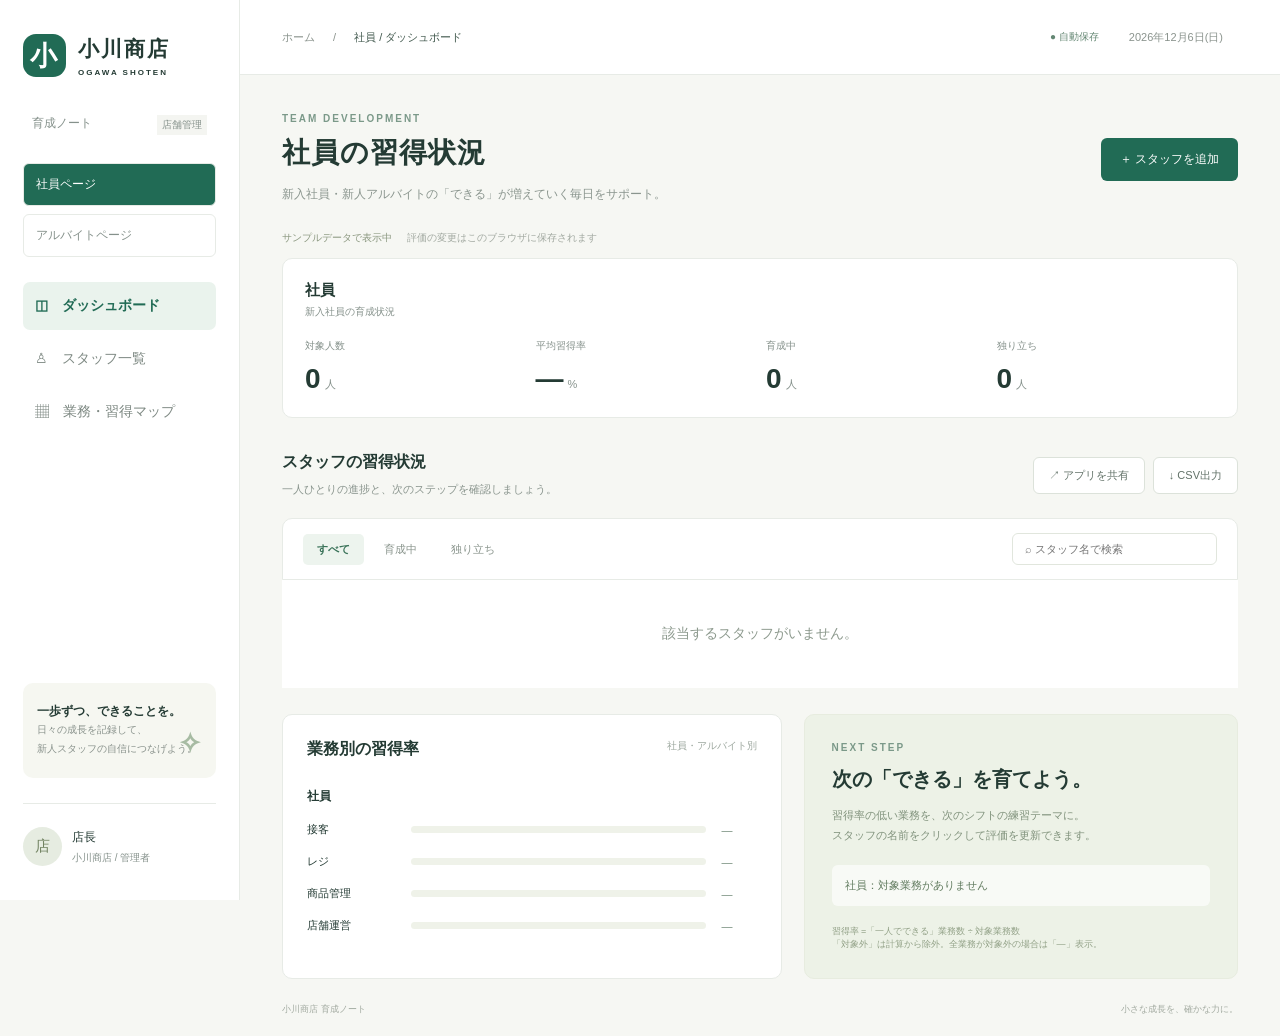
==== employees.html @ 247ade69 "Add files via upload" ====
<!doctype html><html lang="ja"><head><meta charset="UTF-8"><meta name="viewport" content="width=device-width,initial-scale=1"><title>小川商店 | 社員の育成ノート</title><link rel="stylesheet" href="style.css"></head><body><aside><div class="brand"><span class="logo">小</span><div>小川商店<small>OGAWA SHOTEN</small></div></div><div class="workspace">育成ノート <span>店舗管理</span></div><div class="axis-links"><a href="employees.html" data-axis="新入社員">社員ページ</a><a href="index.html" data-axis="アルバイト">アルバイトページ</a></div><nav><button class="active" data-page="dashboard">◫　ダッシュボード</button><button data-page="staff">♙　スタッフ一覧</button><button data-page="skills">▦　業務・習得マップ</button></nav><div class="aside-bottom"><div class="tip">一歩ずつ、できることを。<p>日々の成長を記録して、<br>新人スタッフの自信につなげよう。</p><span>✧</span></div><div class="manager"><span class="avatar">店</span><div>店長<small>小川商店 / 管理者</small></div></div></div></aside><main><header><div>ホーム <span>/</span> <b id="crumb">ダッシュボード</b></div><div class="header-right"><span class="live">● 自動保存</span><span id="today"></span></div></header><section><div class="heading"><div><div class="eyebrow">TEAM DEVELOPMENT</div><h1 id="title">みんなの成長を、ひと目で。</h1><p>新入社員・新人アルバイトの「できる」が増えていく毎日をサポート。</p></div><button class="primary" id="add">＋ スタッフを追加</button></div><div class="sample">サンプルデータで表示中 <span>評価の変更はこのブラウザに保存されます</span></div><div id="stats" class="stats"></div><div class="content-head"><div><h2 id="content-title">スタッフの習得状況</h2><p>一人ひとりの進捗と、次のステップを確認しましょう。</p></div><div class="share-actions"><button id="share-app" class="secondary">↗ アプリを共有</button><button id="export" class="secondary">↓ CSV出力</button></div></div><div class="toolbar"><div class="tabs"><button class="selected" data-filter="all">すべて</button><button data-filter="learning">育成中</button><button data-filter="ready">独り立ち</button></div><input id="search" placeholder="⌕ スタッフ名で検索" aria-label="スタッフ名で検索"></div><div id="view"></div><div class="bottom-grid"><div class="panel"><div class="panel-top"><h2>業務別の習得率</h2><span>社員・アルバイト別</span></div><div id="categories"></div></div><div class="panel support"><div class="eyebrow">NEXT STEP</div><h2>次の「できる」を育てよう。</h2><p>習得率の低い業務を、次のシフトの練習テーマに。<br>スタッフの名前をクリックして評価を更新できます。</p><div id="recommend"></div><small>習得率 =「一人でできる」業務数 ÷ 対象業務数<br>「対象外」は計算から除外。全業務が対象外の場合は「—」表示。</small></div></div><footer>小川商店 育成ノート <span>小さな成長を、確かな力に。</span></footer></section></main><dialog id="detail"><div class="modal-head"><h2 id="modal-title"></h2><button class="close" aria-label="閉じる">×</button></div><p>業務ごとの現在の状態を選んでください。</p><div id="detail-body"></div><button class="primary close" style="margin-top:24px">完了</button></dialog><dialog id="add-dialog"><div class="modal-head"><h2>スタッフを追加</h2><button class="close" aria-label="閉じる">×</button></div><form id="add-form"><label>スタッフ名<input name="name" required maxlength="30" placeholder="例：山田 花子"></label><label>区分<select name="type"><option>アルバイト</option><option>新入社員</option></select></label><label>入社・入店日<input name="date" type="date" required></label><label>育成担当<input name="mentor" maxlength="30" placeholder="例：小川店長"></label><button class="primary" type="submit">追加する</button></form></dialog><div id="toast" role="status"></div><script src="app.js"></script></body></html>
---- style.css ----
:root{--green:#216b55;--ink:#243b34;--muted:#85918b;--line:#e7ebe6;--bg:#f6f7f3}*{box-sizing:border-box}body{margin:0;background:var(--bg);color:var(--ink);font-family:-apple-system,BlinkMacSystemFont,"Noto Sans JP","Hiragino Kaku Gothic ProN",sans-serif;font-size:14px}button,input,select{font:inherit}button{cursor:pointer}aside{width:240px;background:#fff;position:fixed;inset:0 auto 0 0;padding:34px 23px;border-right:1px solid var(--line);display:flex;flex-direction:column}.brand{display:flex;align-items:center;gap:12px;font-size:21px;font-weight:700;letter-spacing:2px}.logo{display:grid;place-items:center;width:43px;height:43px;border-radius:13px;background:var(--green);color:white;font-family:serif;font-size:27px}.brand small{display:block;font-size:8px;letter-spacing:2px;margin-top:5px}.workspace{font-size:12px;margin:38px 9px 18px;color:var(--muted)}.workspace span{float:right;font-size:10px;background:#f4f5f1;padding:3px 5px}nav button{display:block;width:100%;border:0;background:transparent;text-align:left;padding:15px 12px;color:#7e8983;margin:5px 0;border-radius:7px}nav button.active{background:#eaf3ed;color:var(--green);font-weight:600}.aside-bottom{margin-top:auto}.tip{position:relative;padding:20px 14px;background:#f6f7f1;border-radius:10px;font-size:12px;font-weight:600}.tip p{font-size:10px;line-height:1.9;font-weight:400;color:#88918b}.tip>span{position:absolute;right:15px;bottom:18px;font-size:28px;color:#a7bba3}.manager{display:flex;gap:10px;align-items:center;border-top:1px solid var(--line);padding-top:23px;margin-top:25px;font-size:12px}.manager small{display:block;font-size:10px;color:var(--muted);margin-top:5px}.avatar{display:inline-grid;place-items:center;width:39px;height:39px;border-radius:50%;background:#e6ece1;color:#718261;font-size:15px;flex-shrink:0}main{margin-left:240px}header{height:75px;border-bottom:1px solid var(--line);display:flex;justify-content:space-between;align-items:center;padding:0 42px;background:#fff;font-size:11px;color:#8a938d}header b{font-weight:500;color:#42594e}header span{margin:0 15px}.header-right{display:flex;align-items:center}.live{color:#648773;font-size:10px}section{padding:38px 42px 20px;max-width:1600px;margin:auto}.heading{display:flex;justify-content:space-between;align-items:center}.eyebrow{font-size:10px;letter-spacing:2px;color:#7b9989;font-weight:600}h1{font-size:28px;letter-spacing:1px;font-weight:650;margin:10px 0 12px}p{color:#8a958e;font-size:12px;line-height:1.8;margin:0}button.primary{background:var(--green);border:0;color:#fff;border-radius:6px;padding:13px 19px;font-size:12px}.secondary{background:#fff;border:1px solid #dce2da;padding:10px 15px;border-radius:6px;color:#627268;font-size:11px}.sample{font-size:10px;color:#8a977f;margin:25px 0 13px}.sample span{margin-left:12px;color:#a2a9a1}.stats{display:grid;grid-template-columns:repeat(4,1fr);gap:17px}.stat{border:1px solid var(--line);background:#fff;padding:21px 22px;border-radius:10px}.stat .label{font-size:11px;color:#809087;display:flex;justify-content:space-between}.stat .icon{background:#f0f5ee;color:#7c9a84;padding:5px;border-radius:6px;margin-top:-5px}.stat .number{font-size:34px;font-weight:650;margin:14px 0 7px;letter-spacing:-1px}.stat .number small{font-size:13px;font-weight:400;color:#99a49c;margin-left:7px}.stat .note{font-size:10px;color:#8c9b90}.stat .note em{font-style:normal;color:#40856a}.content-head{display:flex;align-items:center;justify-content:space-between;margin:34px 0 19px}h2{font-size:16px;font-weight:600;margin:0 0 7px}.content-head p{font-size:11px}.toolbar{display:flex;justify-content:space-between;align-items:center;background:#fff;border:1px solid var(--line);border-radius:10px 10px 0 0;padding:14px 20px}.tabs{display:flex;gap:6px}.tabs button{border:0;background:none;font-size:11px;padding:8px 14px;color:#89948c;border-radius:5px}.tabs button.selected{background:#edf4ee;color:#397258;font-weight:600}input{border:1px solid #e1e6dd;border-radius:6px;padding:9px 12px;background:#fff;outline:none;color:var(--ink)}input:focus,select:focus{outline:2px solid #97c7ae}#search{font-size:11px;width:205px}table{width:100%;border-collapse:collapse;text-align:left;background:#fff;font-size:12px}th{font-weight:400;color:#98a29b;font-size:10px;background:#fcfcfa;padding:13px 20px;border-bottom:1px solid var(--line)}td{padding:18px 20px;border-bottom:1px solid #edf0ea}.staff-name{display:flex;align-items:center;gap:11px;border:0;background:none;padding:0;color:var(--ink);text-align:left}.staff-name strong{font-size:12px;font-weight:600}.staff-name small{display:block;color:#98a297;font-size:10px;margin-top:5px}.progress{width:145px;display:flex;align-items:center;gap:10px}.track{height:6px;border-radius:4px;background:#eff2e9;flex:1;overflow:hidden}.fill{height:100%;background:#599478;border-radius:4px}.progress b{font-size:12px;font-weight:500;min-width:33px}.badge{padding:5px 9px;font-size:10px;border-radius:4px;background:#f6f0df;color:#aa9455}.badge.ready{background:#e9f3e9;color:#548262}.mentor{color:#849188}.table-wrap{overflow-x:auto;border:1px solid var(--line);border-top:0;border-radius:0 0 10px 10px}.arrow{background:none;border:0;color:#a8b2a8}.bottom-grid{display:grid;grid-template-columns:1.15fr 1fr;gap:22px;margin-top:26px}.panel{padding:24px;background:#fff;border:1px solid var(--line);border-radius:10px}.panel-top{display:flex;justify-content:space-between;margin-bottom:20px}.panel-top span{font-size:10px;color:#9ba69d}.category{display:grid;grid-template-columns:88px 1fr 35px;align-items:center;gap:16px;margin:17px 0;font-size:11px}.category .track{height:7px}.category b{font-size:11px;color:#738b79;font-weight:500}.support{background:#edf2e7;border-color:#e7ecdF;padding:27px}.support h2{font-size:20px;margin:13px 0}.support p{color:#80927c;font-size:11px}.support small{display:block;margin-top:19px;font-size:9px;color:#92a187}#recommend{background:#ffffffa6;padding:13px;margin-top:19px;border-radius:6px;font-size:11px;color:#617b5f}footer{margin-top:24px;font-size:9px;color:#a2aaa0;display:flex;justify-content:space-between}.matrix td,.matrix th{padding:14px 10px;text-align:center;white-space:nowrap}.matrix td:first-child{text-align:left;padding-left:20px}.state{border:0;width:28px;height:28px;border-radius:6px;background:#f0f2ec;color:#b2bbb0}.state.s1{background:#faf0db;color:#b9a069}.state.s2{background:#edf1de;color:#96a65a}.state.s3{background:#dfeee4;color:#40815e}.legend{padding:15px;background:white;font-size:10px;color:#899788;display:flex;gap:18px}.empty{padding:45px;text-align:center;color:#8c998d;background:white}dialog{border:1px solid var(--line);border-radius:14px;padding:28px;width:560px;max-width:calc(100% - 32px);max-height:85vh;color:var(--ink)}dialog::backdrop{background:#213b3466;backdrop-filter:blur(3px)}.modal-head{display:flex;align-items:center;justify-content:space-between}.modal-head .close{border:0;background:none;font-size:24px;color:#859687}.skill-row{display:flex;justify-content:space-between;align-items:center;padding:13px 0;border-bottom:1px solid var(--line);font-size:12px}.skill-row small{font-size:10px;color:#929f92;display:block;margin-top:4px}select{border:1px solid #dfe5da;border-radius:6px;padding:8px;background:#fff;color:#466b54;font-size:11px}label{display:block;margin:22px 0;font-size:12px}label input{display:block;width:100%;margin-top:9px}#toast{position:fixed;bottom:24px;left:50%;background:#244e3c;color:white;padding:12px 22px;border-radius:7px;opacity:0;pointer-events:none;transition:opacity .2s;font-size:12px}#toast.show{opacity:1}@media(min-width:1450px){section{padding-top:45px}.stat{padding:25px}.stat .number{font-size:40px}td{padding-top:22px;padding-bottom:22px}}@media(max-width:1050px){aside{width:190px;padding:26px 15px}main{margin-left:190px}section{padding:28px 24px}header{padding:0 24px}.stats{gap:10px}.stat{padding:17px}.bottom-grid{grid-template-columns:1fr}.heading h1{font-size:24px}td,th{padding:16px 12px}}@media(max-width:700px){aside{position:static;width:100%;padding:16px;border:0}.brand{font-size:18px}.brand small,.workspace,.aside-bottom{display:none}nav{display:flex;margin-top:14px}nav button{font-size:10px;text-align:center;padding:11px 3px}main{margin:0}header{display:none}section{padding:22px 16px}.heading{align-items:flex-start;gap:10px}h1{font-size:20px!important}.heading p{font-size:10px}.primary{white-space:nowrap;padding:11px!important}.stats{grid-template-columns:1fr 1fr}.sample span{display:block;margin:5px 0}.stat .number{font-size:28px}.toolbar{padding:12px 9px;gap:5px}.tabs button{padding:7px;font-size:10px}#search{width:145px}.bottom-grid{gap:16px}.skill-row select{max-width:140px}}

#add-form select{display:block;width:100%;margin-top:9px}.toolbar{flex-wrap:wrap}.toolbar #type-filter{margin-left:auto}@media(max-width:700px){.toolbar #type-filter{margin-left:0}#search{flex:1}}

.stats{grid-template-columns:1fr 1fr}.axis-summary{background:white;border:1px solid var(--line);border-radius:10px;padding:22px}.axis-heading{font-size:15px;font-weight:600;margin-bottom:20px}.axis-heading span{display:block;font-size:10px;font-weight:400;color:var(--muted);margin-top:5px}.axis-stats{display:grid;grid-template-columns:repeat(4,1fr);gap:12px}.axis-stats .label{font-size:10px;color:var(--muted)}.axis-stats .number{font-size:28px;margin-top:10px;font-weight:600}.axis-stats small{font-size:11px;font-weight:400;margin-left:4px;color:var(--muted)}.axis-table-heading{padding:20px;background:#eef3ec;font-weight:600;font-size:13px;display:flex;gap:12px}.axis-table-heading span{font-weight:400;color:var(--muted)}.category-axis+ .category-axis{border-top:1px solid var(--line);padding-top:18px;margin-top:20px}.category-axis strong{font-size:12px}#recommend div+div{margin-top:12px}@media(max-width:1050px){.stats{grid-template-columns:1fr}}@media(max-width:700px){.axis-summary{padding:18px}.axis-stats{gap:8px}.axis-stats .number{font-size:24px}}

.share-actions{display:flex;gap:8px;flex-wrap:wrap}.content-head{gap:12px}.secondary:disabled{opacity:.5}

.stats{grid-template-columns:1fr}.axis-links{display:flex;flex-direction:column;gap:8px;margin:10px 0 20px}.axis-links a{padding:12px;border:1px solid var(--line);border-radius:6px;text-decoration:none;color:var(--muted);font-size:12px}.axis-links a.active{color:white;background:var(--green)}.state.s4{background:#f1f1f1;color:#8a8a8a}.legend{flex-wrap:wrap}@media(max-width:700px){.axis-links{flex-direction:row;margin:15px 0 0}.axis-links a{flex:1;text-align:center}}
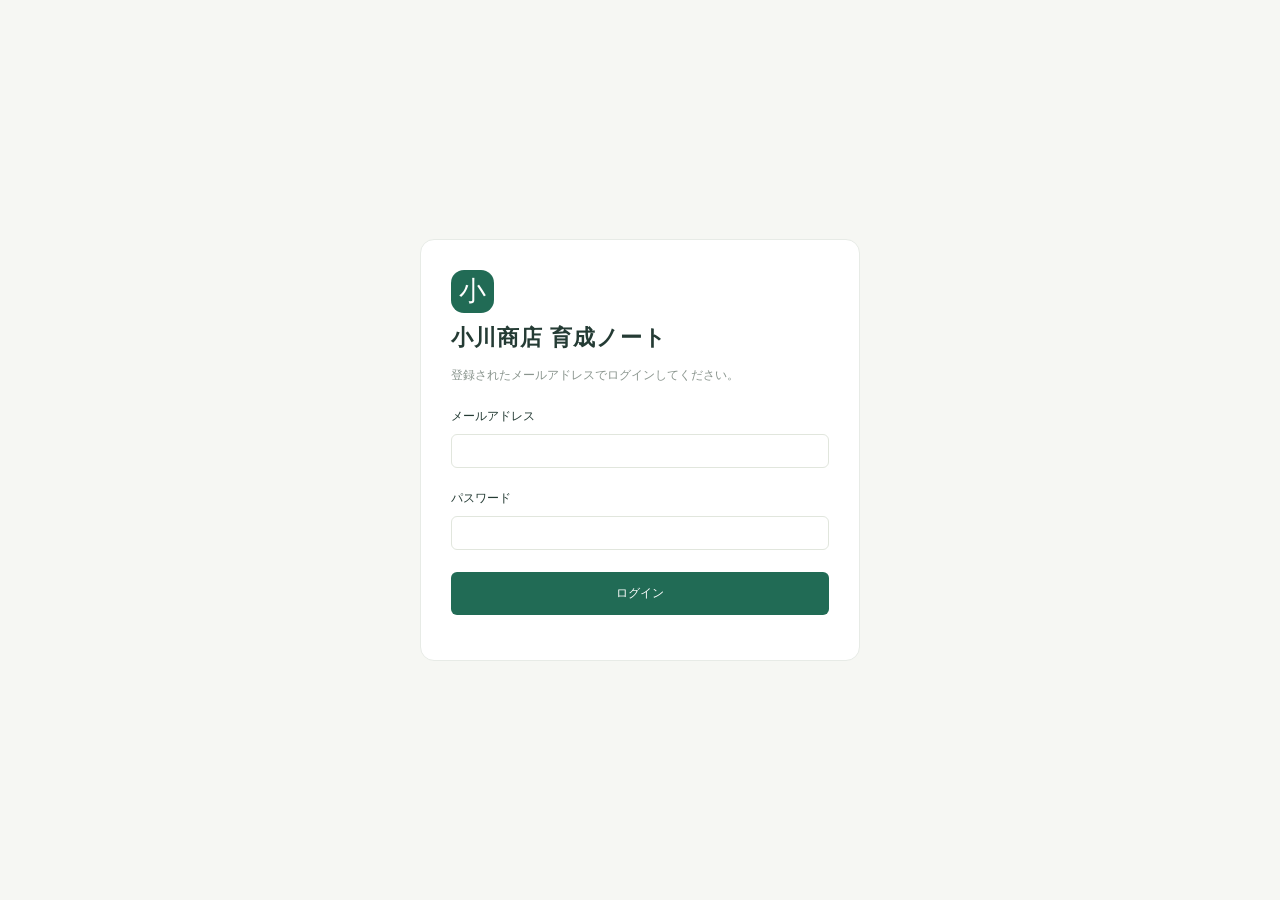
==== commit ac9fbc28: "Add Supabase login, role-based editing and shared training progress" ====
--- a/employees.html
+++ b/employees.html
@@ -1 +1 @@
-<!doctype html><html lang="ja"><head><meta charset="UTF-8"><meta name="viewport" content="width=device-width,initial-scale=1"><title>小川商店 | 社員の育成ノート</title><link rel="stylesheet" href="style.css"></head><body><aside><div class="brand"><span class="logo">小</span><div>小川商店<small>OGAWA SHOTEN</small></div></div><div class="workspace">育成ノート <span>店舗管理</span></div><div class="axis-links"><a href="employees.html" data-axis="新入社員">社員ページ</a><a href="index.html" data-axis="アルバイト">アルバイトページ</a></div><nav><button class="active" data-page="dashboard">◫　ダッシュボード</button><button data-page="staff">♙　スタッフ一覧</button><button data-page="skills">▦　業務・習得マップ</button></nav><div class="aside-bottom"><div class="tip">一歩ずつ、できることを。<p>日々の成長を記録して、<br>新人スタッフの自信につなげよう。</p><span>✧</span></div><div class="manager"><span class="avatar">店</span><div>店長<small>小川商店 / 管理者</small></div></div></div></aside><main><header><div>ホーム <span>/</span> <b id="crumb">ダッシュボード</b></div><div class="header-right"><span class="live">● 自動保存</span><span id="today"></span></div></header><section><div class="heading"><div><div class="eyebrow">TEAM DEVELOPMENT</div><h1 id="title">みんなの成長を、ひと目で。</h1><p>新入社員・新人アルバイトの「できる」が増えていく毎日をサポート。</p></div><button class="primary" id="add">＋ スタッフを追加</button></div><div class="sample">サンプルデータで表示中 <span>評価の変更はこのブラウザに保存されます</span></div><div id="stats" class="stats"></div><div class="content-head"><div><h2 id="content-title">スタッフの習得状況</h2><p>一人ひとりの進捗と、次のステップを確認しましょう。</p></div><div class="share-actions"><button id="share-app" class="secondary">↗ アプリを共有</button><button id="export" class="secondary">↓ CSV出力</button></div></div><div class="toolbar"><div class="tabs"><button class="selected" data-filter="all">すべて</button><button data-filter="learning">育成中</button><button data-filter="ready">独り立ち</button></div><input id="search" placeholder="⌕ スタッフ名で検索" aria-label="スタッフ名で検索"></div><div id="view"></div><div class="bottom-grid"><div class="panel"><div class="panel-top"><h2>業務別の習得率</h2><span>社員・アルバイト別</span></div><div id="categories"></div></div><div class="panel support"><div class="eyebrow">NEXT STEP</div><h2>次の「できる」を育てよう。</h2><p>習得率の低い業務を、次のシフトの練習テーマに。<br>スタッフの名前をクリックして評価を更新できます。</p><div id="recommend"></div><small>習得率 =「一人でできる」業務数 ÷ 対象業務数<br>「対象外」は計算から除外。全業務が対象外の場合は「—」表示。</small></div></div><footer>小川商店 育成ノート <span>小さな成長を、確かな力に。</span></footer></section></main><dialog id="detail"><div class="modal-head"><h2 id="modal-title"></h2><button class="close" aria-label="閉じる">×</button></div><p>業務ごとの現在の状態を選んでください。</p><div id="detail-body"></div><button class="primary close" style="margin-top:24px">完了</button></dialog><dialog id="add-dialog"><div class="modal-head"><h2>スタッフを追加</h2><button class="close" aria-label="閉じる">×</button></div><form id="add-form"><label>スタッフ名<input name="name" required maxlength="30" placeholder="例：山田 花子"></label><label>区分<select name="type"><option>アルバイト</option><option>新入社員</option></select></label><label>入社・入店日<input name="date" type="date" required></label><label>育成担当<input name="mentor" maxlength="30" placeholder="例：小川店長"></label><button class="primary" type="submit">追加する</button></form></dialog><div id="toast" role="status"></div><script src="app.js"></script></body></html>
+<!doctype html><html lang="ja"><head><meta charset="UTF-8"><meta name="viewport" content="width=device-width,initial-scale=1"><title>小川商店 | 社員の育成ノート</title><link rel="stylesheet" href="style.css?v=sync1"></head><body><div id="login" class="login-screen"><div class="login-card"><span class="logo">小</span><h1>小川商店 育成ノート</h1><p>登録されたメールアドレスでログインしてください。</p><form id="login-form"><label>メールアドレス<input name="email" type="email" required autocomplete="username"></label><label>パスワード<input name="password" type="password" required autocomplete="current-password"></label><button class="primary" type="submit">ログイン</button></form><p id="login-status" role="alert"></p></div></div><div id="application" hidden><aside><div class="brand"><span class="logo">小</span><div>小川商店<small>OGAWA SHOTEN</small></div></div><div class="workspace">育成ノート <span>店舗管理</span></div><div class="axis-links"><a href="employees.html" data-axis="新入社員">社員ページ</a><a href="index.html" data-axis="アルバイト">アルバイトページ</a></div><nav><button class="active" data-page="dashboard">◫　ダッシュボード</button><button data-page="staff">♙　スタッフ一覧</button><button data-page="skills">▦　業務・習得マップ</button></nav><div class="aside-bottom"><div class="tip">一歩ずつ、できることを。<p>日々の成長を記録して、<br>新人スタッフの自信につなげよう。</p><span>✧</span></div><div class="manager"><span class="avatar">店</span><div>店長<small>小川商店 / 管理者</small></div></div></div></aside><main><header><div>ホーム <span>/</span> <b id="crumb">ダッシュボード</b></div><div class="header-right"><span class="live">● 共有データ</span><span id="today"></span></div></header><section><div class="heading"><div><div class="eyebrow">TEAM DEVELOPMENT</div><h1 id="title">みんなの成長を、ひと目で。</h1><p>新入社員・新人アルバイトの「できる」が増えていく毎日をサポート。</p></div><button class="primary" id="add">＋ スタッフを追加</button></div><div class="sync-bar"><span id="account-role"></span><span id="sync-status" role="status">共有データを表示中</span><button id="refresh" class="secondary">再読み込み</button><button id="logout" class="secondary">ログアウト</button></div><div id="stats" class="stats"></div><div class="content-head"><div><h2 id="content-title">スタッフの習得状況</h2><p>一人ひとりの進捗と、次のステップを確認しましょう。</p></div><div class="share-actions"><button id="share-app" class="secondary">↗ アプリを共有</button><button id="export" class="secondary">↓ CSV出力</button></div></div><div class="toolbar"><div class="tabs"><button class="selected" data-filter="all">すべて</button><button data-filter="learning">育成中</button><button data-filter="ready">独り立ち</button></div><input id="search" placeholder="⌕ スタッフ名で検索" aria-label="スタッフ名で検索"></div><div id="view"></div><div class="bottom-grid"><div class="panel"><div class="panel-top"><h2>業務別の習得率</h2><span>社員・アルバイト別</span></div><div id="categories"></div></div><div class="panel support"><div class="eyebrow">NEXT STEP</div><h2>次の「できる」を育てよう。</h2><p>習得率の低い業務を、次のシフトの練習テーマに。<br>スタッフの名前をクリックして評価を更新できます。</p><div id="recommend"></div><small>習得率 =「一人でできる」業務数 ÷ 対象業務数<br>「対象外」は計算から除外。全業務が対象外の場合は「—」表示。</small></div></div><footer>小川商店 育成ノート <span>小さな成長を、確かな力に。</span></footer></section></main><dialog id="detail"><div class="modal-head"><h2 id="modal-title"></h2><button class="close" aria-label="閉じる">×</button></div><p>業務ごとの現在の状態を選んでください。</p><div id="detail-body"></div><button class="primary close" style="margin-top:24px">完了</button></dialog><dialog id="add-dialog"><div class="modal-head"><h2>スタッフを追加</h2><button class="close" aria-label="閉じる">×</button></div><form id="add-form"><label>スタッフ名<input name="name" required maxlength="30" placeholder="例：山田 花子"></label><label>区分<select name="type"><option>アルバイト</option><option>新入社員</option></select></label><label>入社・入店日<input name="date" type="date" required></label><label>育成担当<input name="mentor" maxlength="30" placeholder="例：小川店長"></label><button class="primary" type="submit">追加する</button></form></dialog><div id="toast" role="status"></div></div><script src="cloud.js?v=sync1"></script></body></html>
--- a/style.css
+++ b/style.css
@@ -7,3 +7,5 @@
 .share-actions{display:flex;gap:8px;flex-wrap:wrap}.content-head{gap:12px}.secondary:disabled{opacity:.5}
 
 .stats{grid-template-columns:1fr}.axis-links{display:flex;flex-direction:column;gap:8px;margin:10px 0 20px}.axis-links a{padding:12px;border:1px solid var(--line);border-radius:6px;text-decoration:none;color:var(--muted);font-size:12px}.axis-links a.active{color:white;background:var(--green)}.state.s4{background:#f1f1f1;color:#8a8a8a}.legend{flex-wrap:wrap}@media(max-width:700px){.axis-links{flex-direction:row;margin:15px 0 0}.axis-links a{flex:1;text-align:center}}
+
+[hidden]{display:none!important}.login-screen{min-height:100vh;display:grid;place-items:center;padding:24px}.login-card{width:440px;max-width:100%;background:white;border:1px solid var(--line);border-radius:14px;padding:30px}.login-card h1{font-size:22px}.login-card form button{width:100%}#login-status{color:#a53d32;margin-top:15px;white-space:pre-wrap}.sync-bar{display:flex;align-items:center;gap:12px;flex-wrap:wrap;font-size:11px;margin:25px 0 16px;color:var(--green)}#sync-status{flex:1;min-width:170px}#toast{max-width:90vw;z-index:100;left:50%;transform:translateX(-50%)}select:disabled{opacity:.7}@media(max-width:700px){input,select{font-size:16px}.sync-bar{gap:8px}}
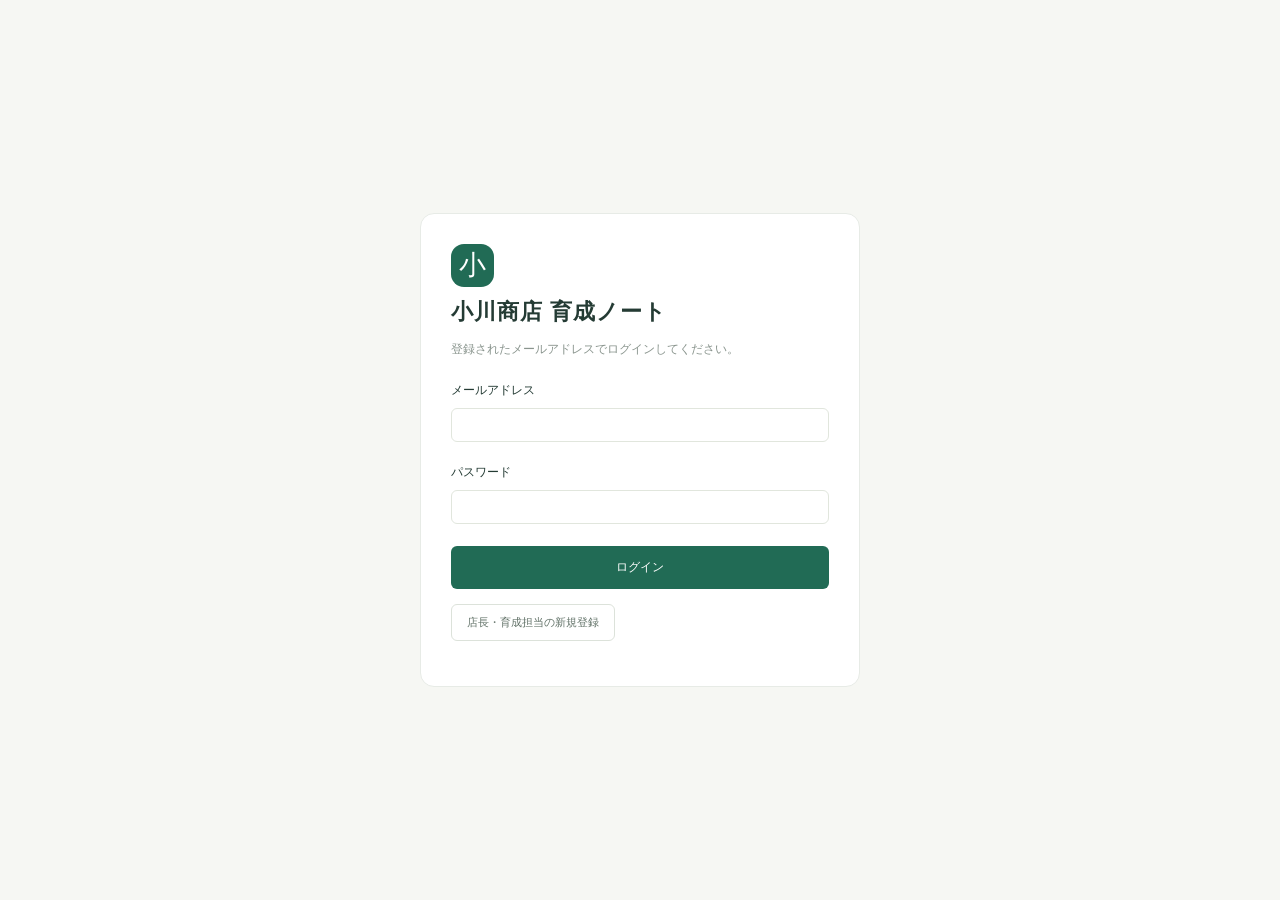
==== commit 47cf93ac: "Add staff self-registration and owner approval with restricted database functions" ====
--- a/employees.html
+++ b/employees.html
@@ -1 +1 @@
-<!doctype html><html lang="ja"><head><meta charset="UTF-8"><meta name="viewport" content="width=device-width,initial-scale=1"><title>小川商店 | 社員の育成ノート</title><link rel="stylesheet" href="style.css?v=sync1"></head><body><div id="login" class="login-screen"><div class="login-card"><span class="logo">小</span><h1>小川商店 育成ノート</h1><p>登録されたメールアドレスでログインしてください。</p><form id="login-form"><label>メールアドレス<input name="email" type="email" required autocomplete="username"></label><label>パスワード<input name="password" type="password" required autocomplete="current-password"></label><button class="primary" type="submit">ログイン</button></form><p id="login-status" role="alert"></p></div></div><div id="application" hidden><aside><div class="brand"><span class="logo">小</span><div>小川商店<small>OGAWA SHOTEN</small></div></div><div class="workspace">育成ノート <span>店舗管理</span></div><div class="axis-links"><a href="employees.html" data-axis="新入社員">社員ページ</a><a href="index.html" data-axis="アルバイト">アルバイトページ</a></div><nav><button class="active" data-page="dashboard">◫　ダッシュボード</button><button data-page="staff">♙　スタッフ一覧</button><button data-page="skills">▦　業務・習得マップ</button></nav><div class="aside-bottom"><div class="tip">一歩ずつ、できることを。<p>日々の成長を記録して、<br>新人スタッフの自信につなげよう。</p><span>✧</span></div><div class="manager"><span class="avatar">店</span><div>店長<small>小川商店 / 管理者</small></div></div></div></aside><main><header><div>ホーム <span>/</span> <b id="crumb">ダッシュボード</b></div><div class="header-right"><span class="live">● 共有データ</span><span id="today"></span></div></header><section><div class="heading"><div><div class="eyebrow">TEAM DEVELOPMENT</div><h1 id="title">みんなの成長を、ひと目で。</h1><p>新入社員・新人アルバイトの「できる」が増えていく毎日をサポート。</p></div><button class="primary" id="add">＋ スタッフを追加</button></div><div class="sync-bar"><span id="account-role"></span><span id="sync-status" role="status">共有データを表示中</span><button id="refresh" class="secondary">再読み込み</button><button id="logout" class="secondary">ログアウト</button></div><div id="stats" class="stats"></div><div class="content-head"><div><h2 id="content-title">スタッフの習得状況</h2><p>一人ひとりの進捗と、次のステップを確認しましょう。</p></div><div class="share-actions"><button id="share-app" class="secondary">↗ アプリを共有</button><button id="export" class="secondary">↓ CSV出力</button></div></div><div class="toolbar"><div class="tabs"><button class="selected" data-filter="all">すべて</button><button data-filter="learning">育成中</button><button data-filter="ready">独り立ち</button></div><input id="search" placeholder="⌕ スタッフ名で検索" aria-label="スタッフ名で検索"></div><div id="view"></div><div class="bottom-grid"><div class="panel"><div class="panel-top"><h2>業務別の習得率</h2><span>社員・アルバイト別</span></div><div id="categories"></div></div><div class="panel support"><div class="eyebrow">NEXT STEP</div><h2>次の「できる」を育てよう。</h2><p>習得率の低い業務を、次のシフトの練習テーマに。<br>スタッフの名前をクリックして評価を更新できます。</p><div id="recommend"></div><small>習得率 =「一人でできる」業務数 ÷ 対象業務数<br>「対象外」は計算から除外。全業務が対象外の場合は「—」表示。</small></div></div><footer>小川商店 育成ノート <span>小さな成長を、確かな力に。</span></footer></section></main><dialog id="detail"><div class="modal-head"><h2 id="modal-title"></h2><button class="close" aria-label="閉じる">×</button></div><p>業務ごとの現在の状態を選んでください。</p><div id="detail-body"></div><button class="primary close" style="margin-top:24px">完了</button></dialog><dialog id="add-dialog"><div class="modal-head"><h2>スタッフを追加</h2><button class="close" aria-label="閉じる">×</button></div><form id="add-form"><label>スタッフ名<input name="name" required maxlength="30" placeholder="例：山田 花子"></label><label>区分<select name="type"><option>アルバイト</option><option>新入社員</option></select></label><label>入社・入店日<input name="date" type="date" required></label><label>育成担当<input name="mentor" maxlength="30" placeholder="例：小川店長"></label><button class="primary" type="submit">追加する</button></form></dialog><div id="toast" role="status"></div></div><script src="cloud.js?v=sync1"></script></body></html>
+<!doctype html><html lang="ja"><head><meta charset="UTF-8"><meta name="viewport" content="width=device-width,initial-scale=1"><title>小川商店 | 社員の育成ノート</title><link rel="stylesheet" href="style.css?v=sync1"></head><body><div id="login" class="login-screen"><div class="login-card"><span class="logo">小</span><h1>小川商店 育成ノート</h1><p>登録されたメールアドレスでログインしてください。</p><form id="login-form"><label>メールアドレス<input name="email" type="email" required autocomplete="username"></label><label>パスワード<input name="password" type="password" required autocomplete="current-password"></label><button class="primary" type="submit">ログイン</button></form><div id="login-switch"><button type="button" id="show-signup" class="secondary">店長・育成担当の新規登録</button></div><form id="signup-form" hidden><label>お名前<input name="display_name" required maxlength="80" autocomplete="name"></label><label>担当<select name="job"><option>店長</option><option>育成担当</option></select></label><label>メールアドレス<input name="email" type="email" required autocomplete="email"></label><label>パスワード（12文字以上）<input name="password" type="password" required minlength="12" autocomplete="new-password"></label><label>パスワード（確認）<input name="confirm" type="password" required minlength="12" autocomplete="new-password"></label><button type="submit" class="primary">登録して確認メールを送る</button><button type="button" id="show-login" class="secondary">ログインに戻る</button></form><div id="approval-check" hidden><button id="approval-refresh" class="primary">承認状況を確認</button><button id="approval-logout" class="secondary">ログアウト</button></div><p id="login-status" role="alert"></p></div></div><div id="application" hidden><aside><div class="brand"><span class="logo">小</span><div>小川商店<small>OGAWA SHOTEN</small></div></div><div class="workspace">育成ノート <span>店舗管理</span></div><div class="axis-links"><a href="employees.html" data-axis="新入社員">社員ページ</a><a href="index.html" data-axis="アルバイト">アルバイトページ</a></div><nav><button class="active" data-page="dashboard">◫　ダッシュボード</button><button data-page="staff">♙　スタッフ一覧</button><button data-page="skills">▦　業務・習得マップ</button></nav><div class="aside-bottom"><div class="tip">一歩ずつ、できることを。<p>日々の成長を記録して、<br>新人スタッフの自信につなげよう。</p><span>✧</span></div><div class="manager"><span class="avatar">店</span><div>店長<small>小川商店 / 管理者</small></div></div></div></aside><main><header><div>ホーム <span>/</span> <b id="crumb">ダッシュボード</b></div><div class="header-right"><span class="live">● 共有データ</span><span id="today"></span></div></header><section><div class="heading"><div><div class="eyebrow">TEAM DEVELOPMENT</div><h1 id="title">みんなの成長を、ひと目で。</h1><p>新入社員・新人アルバイトの「できる」が増えていく毎日をサポート。</p></div><button class="primary" id="add">＋ スタッフを追加</button></div><div class="sync-bar"><span id="account-role"></span><span id="sync-status" role="status">共有データを表示中</span><button id="refresh" class="secondary">再読み込み</button><button id="manage-access" class="secondary" hidden>利用申請の承認</button><button id="logout" class="secondary">ログアウト</button></div><div id="stats" class="stats"></div><div class="content-head"><div><h2 id="content-title">スタッフの習得状況</h2><p>一人ひとりの進捗と、次のステップを確認しましょう。</p></div><div class="share-actions"><button id="share-app" class="secondary">↗ アプリを共有</button><button id="export" class="secondary">↓ CSV出力</button></div></div><div class="toolbar"><div class="tabs"><button class="selected" data-filter="all">すべて</button><button data-filter="learning">育成中</button><button data-filter="ready">独り立ち</button></div><input id="search" placeholder="⌕ スタッフ名で検索" aria-label="スタッフ名で検索"></div><div id="view"></div><div class="bottom-grid"><div class="panel"><div class="panel-top"><h2>業務別の習得率</h2><span>社員・アルバイト別</span></div><div id="categories"></div></div><div class="panel support"><div class="eyebrow">NEXT STEP</div><h2>次の「できる」を育てよう。</h2><p>習得率の低い業務を、次のシフトの練習テーマに。<br>スタッフの名前をクリックして評価を更新できます。</p><div id="recommend"></div><small>習得率 =「一人でできる」業務数 ÷ 対象業務数<br>「対象外」は計算から除外。全業務が対象外の場合は「—」表示。</small></div></div><footer>小川商店 育成ノート <span>小さな成長を、確かな力に。</span></footer></section></main><dialog id="detail"><div class="modal-head"><h2 id="modal-title"></h2><button class="close" aria-label="閉じる">×</button></div><p>業務ごとの現在の状態を選んでください。</p><div id="detail-body"></div><button class="primary close" style="margin-top:24px">完了</button></dialog><dialog id="add-dialog"><div class="modal-head"><h2>スタッフを追加</h2><button class="close" aria-label="閉じる">×</button></div><form id="add-form"><label>スタッフ名<input name="name" required maxlength="30" placeholder="例：山田 花子"></label><label>区分<select name="type"><option>アルバイト</option><option>新入社員</option></select></label><label>入社・入店日<input name="date" type="date" required></label><label>育成担当<input name="mentor" maxlength="30" placeholder="例：小川店長"></label><button class="primary" type="submit">追加する</button></form></dialog><div id="toast" role="status"></div></div><dialog id="access-dialog"><div class="modal-head"><h2>利用申請の承認</h2><button id="access-close" class="secondary">閉じる</button></div><p>承認した人は社員・アルバイト両方の情報を閲覧・編集できます。</p><div id="access-list" aria-live="polite"></div></dialog><script src="cloud.js?v=approval1"></script></body></html>
--- a/style.css
+++ b/style.css
@@ -9,3 +9,5 @@
 .stats{grid-template-columns:1fr}.axis-links{display:flex;flex-direction:column;gap:8px;margin:10px 0 20px}.axis-links a{padding:12px;border:1px solid var(--line);border-radius:6px;text-decoration:none;color:var(--muted);font-size:12px}.axis-links a.active{color:white;background:var(--green)}.state.s4{background:#f1f1f1;color:#8a8a8a}.legend{flex-wrap:wrap}@media(max-width:700px){.axis-links{flex-direction:row;margin:15px 0 0}.axis-links a{flex:1;text-align:center}}
 
 [hidden]{display:none!important}.login-screen{min-height:100vh;display:grid;place-items:center;padding:24px}.login-card{width:440px;max-width:100%;background:white;border:1px solid var(--line);border-radius:14px;padding:30px}.login-card h1{font-size:22px}.login-card form button{width:100%}#login-status{color:#a53d32;margin-top:15px;white-space:pre-wrap}.sync-bar{display:flex;align-items:center;gap:12px;flex-wrap:wrap;font-size:11px;margin:25px 0 16px;color:var(--green)}#sync-status{flex:1;min-width:170px}#toast{max-width:90vw;z-index:100;left:50%;transform:translateX(-50%)}select:disabled{opacity:.7}@media(max-width:700px){input,select{font-size:16px}.sync-bar{gap:8px}}
+
+#login-switch{margin-top:15px}#signup-form .secondary{margin-top:12px}#signup-form select{display:block;width:100%;margin-top:9px}#approval-check{display:flex;flex-wrap:wrap;gap:10px;margin-top:20px}.access-row{padding:18px 0;border-bottom:1px solid var(--line)}.access-row p{overflow-wrap:anywhere}.access-row button{margin:10px 6px 0 0}#access-list{margin-top:20px}
